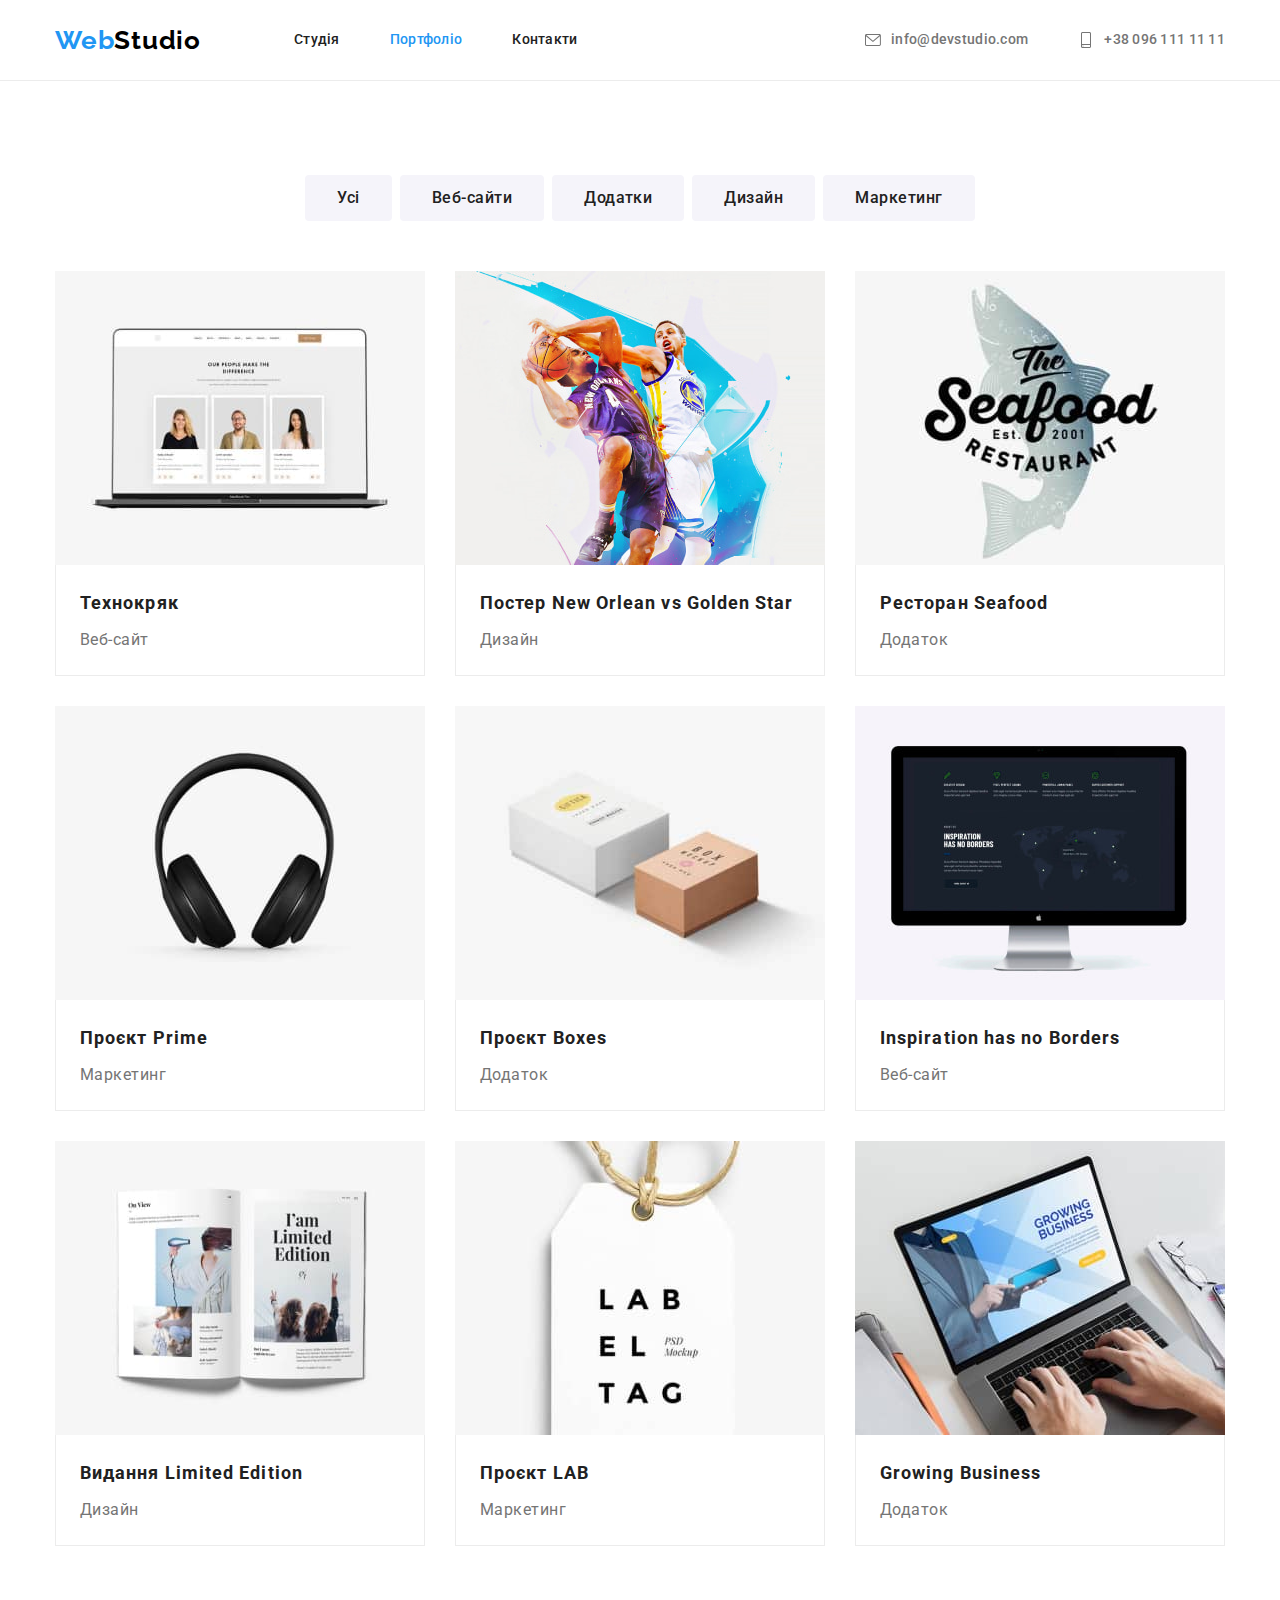
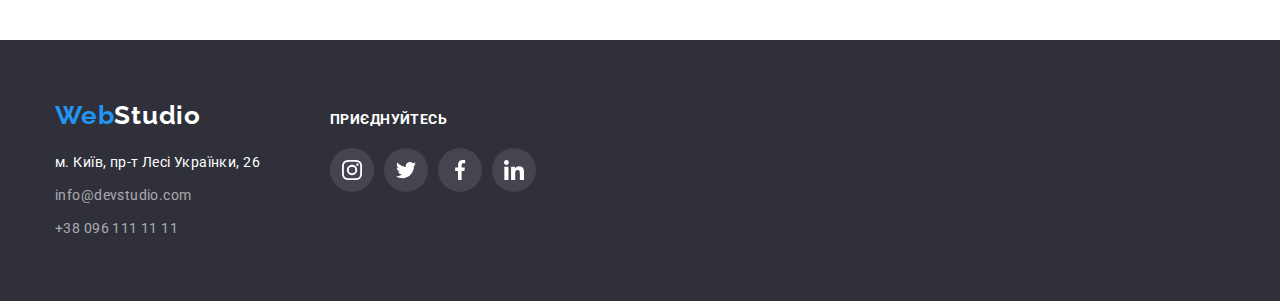
==== portfolio.html @ b71303c6 "Initial commit" ====
<!DOCTYPE html>
<html lang="uk">
  <head>
    <meta charset="UTF-8" />
    <meta http-equiv="X-UA-Compatible" content="IE=edge" />
    <meta name="viewport" content="width=device-width, initial-scale=1.0" />
    <title>Портфоліо</title>
    <link
      href="https://fonts.googleapis.com/css2?family=Raleway:wght@700&family=Roboto:wght@400;500;700;900&display=swap"
      rel="stylesheet"
    />
    <link
      rel="stylesheet"
      href="https://cdnjs.cloudflare.com/ajax/libs/modern-normalize/1.1.0/modern-normalize.min.css"
    />
    <link rel="stylesheet" href="./css/common.css" />
    <link rel="stylesheet" href="./css/main.css" />
  </head>

  <body>
    <header class="border header">
      <div class="container">
        <nav class="nav nav-box">
          <a href="" class="logo"> <span class="logo-blue">Web</span>Studio </a>
          <ul class="list list-nav">
            <li class="item"><a href="./index.html" class="link">Студія</a></li>
            <li class="item"><a href="./portfolio.html" class="link page-active">Портфоліо</a></li>
            <li class="item"><a href="" class="link">Контакти</a></li>
          </ul>
        </nav>
        <ul class="list list-nav list-contact">
          <li class="item">
            <a href="mailto:info@devstudio.com" class="link link-contact mailto align-icon">
              <svg class="icon-contact">
                <use href="./images/icons.svg#icon-envelope"></use>
              </svg>
              info@devstudio.com</a
            >
          </li>
          <li class="item">
            <a href="tel:+380961111111" class="link link-contact tel align-icon"
              ><svg class="icon-contact">
                <use href="./images/icons.svg#icon-smartphone"></use></svg>
                +38 096 111 11 11</a
            >
          </li>
        </ul>
      </div>
    </header>

    <main>
      <!-- фільтри -->
      <section class="section projects">
        <div class="container filter">
          <h1 class="none">Проєкти</h1>
          <ul class="list">
            <li class="item">
              <button type="button" class="button button-filter button-active">Усі</button>
            </li>
            <li class="item">
              <button type="button" class="button button-filter">Веб-сайти</button>
            </li>
            <li class="item">
              <button type="button" class="button button-filter">Додатки</button>
            </li>
            <li class="item"><button type="button" class="button button-filter">Дизайн</button></li>
            <li class="item">
              <button type="button" class="button button-filter">Маркетинг</button>
            </li>
          </ul>
        </div>
        <!-- Projects -->
        <div class="container projects">
          <ul class="list project-list">
            <li class="item">
              <a href="" class="link-portfolio">
                  <div class="project">
                  <img
                    src="./images/technocrat.jpg"
                    alt="ноутбук на екрані якого відкриті соцмережи"
                    width="370"
                    height="294"
                  />
                  <div class="item">
                    <h2 class="title-project">Технокряк</h2>
                    <p class="desc-project">Веб-сайт</p>
                  </div>
                </div>
                </a>
            </li>
            <li class="item">
              <a href="" class="link-portfolio">
                  <div class="project">
                  <img
                    src="./images/poster.jpg"
                    alt="два гравця різних команд - один кидає м'яч інший намагається запобігти цьому"
                    width="370"
                    height="294"
                  />
                  <div class="item">
                    <h2 class="title-project">Постер New Orlean vs Golden Star</h2>
                    <p class="desc-project">Дизайн</p>
                  </div>
                </div>
                </a>
            </li>
            <li class="item">
              <a href="" class="link-portfolio">
                  <div class="project">
                  <img
                    src="./images/restourant.jpg"
                    alt="написи на фоні напівпрозорої риби невідомого мені похождення"
                    width="370"
                    height="294"
                  />
                  <div class="item">
                    <h2 class="title-project">Ресторан Seafood</h2>
                    <p class="desc-project">Додаток</p>
                  </div>
                </div>
                </a>
            </li>
            <li class="item">
              <a href="" class="link-portfolio">
                  <div class="project">
                  <img
                    src="./images/project-prime.jpg"
                    alt="слухавки накладні бездротові на білому фоні"
                    width="370"
                    height="294"
                  />
                  <div class="item">
                    <h2 class="title-project">Проєкт Prime</h2>
                    <p class="desc-project">Маркетинг</p>
                  </div>
                </div>
                </a>
            </li>
            <li class="item">
              <a href="" class="link-portfolio">
                  <div class="project">
                  <img
                    src="./images/project-boxes.jpg"
                    alt="дві естетичні коробочки - біла і світло коричнева"
                    width="370"
                    height="294"
                  />
                  <div class="item">
                    <h2 class="title-project">Проєкт Boxes</h2>
                    <p class="desc-project">Додаток</p>
                  </div>
                </div>
                </a>
            </li>
            <li class="item">
              <a href="" class="link-portfolio">
                  <div class="project">
                  <img
                    src="./images/inspiration.jpg"
                    alt="монітор на якому зображено щось незрузуміле та гасло - натхнення не знає меж"
                    width="370"
                    height="294"
                  />
                  <div class="item">
                    <h2 class="title-project">Inspiration has no Borders</h2>
                    <p class="desc-project">Веб-сайт</p>
                  </div>
                </div>
                </a>
            </li>
            <li class="item">
              <a href="" class="link-portfolio">
                  <div class="project">
                  <img
                    src="./images/limited-edition.jpg"
                    alt="розгорнутий журнал, швидше за все - жіночий"
                    width="370"
                    height="294"
                  />
                  <div class="item">
                    <h2 class="title-project">Видання Limited Edition</h2>
                    <p class="desc-project">Дизайн</p>
                  </div>
                </div>
                </a>
            </li>
            <li class="item">
              <a href="" class="link-portfolio">
                <div class="project">
                <img
                    src="./images/project-lab.jpg"
                    alt="бірка крупним планом з написом і логотипом компанії"
                    width="370"
                    height="294"
                  />
                  <div class="item">
                    <h2 class="title-project">Проєкт LAB</h2>
                    <p class="desc-project">Маркетинг</p>
                  </div>
                </div>
                </a>
            </li>
            <li class="item">
              <a href="" class="link-portfolio">
                <div class="project">
                <img
                    src="./images/growing-business.jpg"
                    alt="хлопак обома руками друкує щось на ноутбуці, коли на ньому відкрита головна сторінка сайту"
                    width="370"
                    height="294"
                  />
                  <div class="item">
                    <h2 class="title-project">Growing Business</h2>
                    <p class="desc-project">Додаток</p>
                  </div>
                </div>
                </a>
            </li>
          </ul>
        </div>
      </section>
    </main>

    <!--footer-->
    <footer class="footer section">
      <div class="container">
        <div class="container-foot">
          <a href="" class="logo logo-white"> <span class="logo-blue">Web</span>Studio</a>
          <address>
            <p class="address item">м. Київ, пр-т Лесі Українки, 26</p>
            <ul class="list item">
              <li class="item">
                <a href="mailto:info@devstudio.com" class="link link-footer">info@devstudio.com</a>
              </li>
              <li class="item">
                <a href="tel:+380961111111" class="link link-footer">+38 096 111 11 11</a>
              </li>
            </ul>
          </address>
        </div>
        <div class="container-foot socials">
          <h2 class="title-methods">Приєднуйтесь</h2>
          <ul class="list">
            <li class="item">
              <a class="link-socials" href="">
                <svg class="icon-socials">
                  <use href="./images/icons.svg#icon-instagram"></use>
                </svg>
              </a>
            </li>
            <li class="item">
              <a class="link-socials" href="">
                <svg class="icon-socials">
                  <use href="./images/icons.svg#icon-twitter"></use>
                </svg>
              </a>
            </li>
            <li class="item">
              <a class="link-socials" href="">
                <svg class="icon-socials">
                  <use href="./images/icons.svg#icon-facebook"></use>
                </svg>
              </a>
            </li>
            <li class="item">
              <a class="link-socials" href="">
                <svg class="icon-socials">
                  <use href="./images/icons.svg#icon-linkedin"></use>
                </svg>
              </a>
            </li>
          </ul>
        </div>
      </div>
    </footer>
  </body>
</html>
---- css/common.css ----
:root {
    /* bg colors */
    --main-bg-color: #FFFFFF;
    --hero-bg-color: #2F303A;
    --team-info-bg: #F5F4FA;
    --bg-socials: rgba(255, 255, 255, 0.1);
    
    /* font colors */
    --accent-blue: #2196F3;
    --accent-black: #000000;
    --main-font-black: #212121;
    --main-font-color: #757575;
    --link-footer-color: rgba(255, 255, 255, 0.6);

    --white: #FFFFFF;
    --btn-shadow: rgba(0, 0, 0, 0.15);
    --icon-gray: #AFB1B8;
}

.test {
    background-color: #76d14b;
}
---- css/main.css ----
body {
    background-color: var(--main-bg-color);
    
    font-family: Roboto, sans-serif;
    font-style: normal;
    font-size: 14px;
    letter-spacing: 0.03em;
    
    color: var(--main-font-color);

    box-sizing: border-box;
}

*,
*::before,
*::after {
    box-sizing: inherit;
}

h1, h2, h3, h4, h5, h6, p {
    margin-top: 0;
    margin-bottom: 0;
}

img {
    display: block;
    max-width: 100%;
    height: auto;
}

/* ---------------------------------------------- */
/* utilities */
.item {
}

.list {
    margin-top: 0;
    margin-bottom: 0;
    padding-left: 0;
    list-style-type: none;
}

.mr-null {
    margin-top: 0;
    margin-bottom: 0;
}

.none {
    display: none;
}

.section {
    padding-top: 94px;
    padding-bottom: 94px;
} 

.container {

    width: 1200px;
    margin-left: auto;
    margin-right: auto;
    padding-left: 15px;
    padding-right: 15px;
}

.header {
    padding-top: 0;
    padding-bottom: 0;
}


/* ---------------------------------------------- */
/* header & footer */
.header .container {
    display: flex;
}


.link,
.link-portfolio {
    text-decoration: none;
    
    font-weight: 500;
    line-height: 1.14;
    letter-spacing: 0.02em;
    
    color: var(--main-font-black);
}

.link-portfolio .title-project + .desc-project {
    margin-top: 4px;
}

.link-contact {
    color: var(--main-font-color);
}

.link-footer {
    font-style: normal;
    font-weight: 400;
    line-height: 1.71;
    letter-spacing: 0.03em;
    
    color: var(--link-footer-color);
}

header .link {
    display: inline-block;
    padding-top: 32px;
    padding-bottom: 32px;
} 
.link:hover,
.link:focus {
    color: var(--accent-blue);
}

.logo {
    text-decoration: none;
    
    font-family: 'Raleway';
    font-weight: 700;
    font-size: 26px;
    line-height: 1.19;
    letter-spacing: 0.03em;
    
    color: var(--accent-black);
}

.logo-blue {
    color: var(--accent-blue);
}

.logo-white {
    color: var(--white);
}

.footer {
    background-color: var(--hero-bg-color);
    padding-top: 60px;
    padding-bottom: 60px;
}

.address {
    font-style: normal;
    font-size: 14px;
    line-height: 1.71;
    letter-spacing: 0.03em;
    
    color: var(--white);
}

.nav-box {
    display: flex;
    align-items: center;
}

.list-nav {
    display: flex;
    align-items: center;
    margin-left: 93px;
    padding-left: 0;
}

.list-nav .item + .item,
.list-contact .item + .item {
    margin-left: 50px;
}

.list-contact {
    margin-left: auto;
}

.footer address {
    margin-top: 20px;
    display: flex;
    flex-direction: column;
}

address .item + .item {
    display: inline-block;
    margin-top: 9px;
}

.border {
    border-bottom: 1px solid #ECECEC;
} 

.container-foot + .container-foot {
    margin-left: 70px;
}

.footer .container {
    display: flex;
    flex-direction: row;
    align-items: baseline;
}

.footer .title-methods {
    color: var(--main-bg-color);
}

.socials .list {
    display: flex;
    flex-direction: row;
    margin-top: 20px;
}

/* ---------------------------------------------- */
/* hero */
.hero {
    background-color: var(--hero-bg-color);
    padding-top: 200px;
    padding-bottom: 200px;
}
.hero div {
    margin-right: auto;
    margin-left: auto;

    display: flex;
    flex-direction: column;
    align-items: center;
}
.hero button.item {
    margin-left: auto;
    margin-right: auto;
    margin-top: 30px;
    border: none;
    box-shadow: 0px 4px 4px rgba(0, 0, 0, 0.15);
    border-radius: 4px;
}
.hero h1 {
    width: 696px;
    display: inline-block;
}

.title {
    font-size: 36px;
    line-height: 1.17;
    text-align: center;
    letter-spacing: 0.03em;
    
    color: var(--main-font-black);
}

.title-main {
    font-weight: 900;
    font-size: 44px;
    line-height: 1.36;
    letter-spacing: 0.06em;
    text-transform: uppercase;

    color: var(--white);
}

.title-team {
    font-size: 36px;
    line-height: 1.17;
    text-align: center;
}

.title-methods {

    font-size: 14px;
    line-height: 1.14;
    text-transform: uppercase;
    text-align: left;
}

.button {
    padding: 10px 32px;

    box-shadow: 0px 4px 4px rgba(0, 0, 0, 0.15);
    border-radius: 4px;

    font-family: 'Roboto';
    font-style: normal;
    font-weight: 700;
    font-size: 16px;
    line-height: 1.88;
    letter-spacing: 0.06em;

    color: var(--white);
    background-color: var(--accent-blue) ;

    cursor: pointer;
}

.text {
    line-height: 1.71;
    letter-spacing: 0.03em;
}

.methods {
    display: flex;
    align-items: flex-start;
    flex-wrap: wrap;
    min-height: 98px;
    margin-left: auto;
    margin-right: auto;
}

.methods .item {
    width: 270px;
}

.methods .item + .item {
    margin-left: 30px;
}

.methods .text {
    margin-top: 10px;
}

/* чим ми займаємося */

.container.info {
    display: flex;
    flex-direction: column;
}

.container.info ul {
    display: flex;
    flex-direction: row;
    margin-top: 50px;
}

.container.info .item > img {
    display: inline-block;
}

.container.info .item + .item {
    margin-left: 30px;
}
.info.section {
    padding-top: 0;
}

/* ---------------------------------------------- */
/* our team */
.team-info {
    background-color: var(--team-info-bg);
}

.subject-name {
    margin-top: 30px;

    font-weight: 500;
    font-size: 16px;
    line-height: 1.19;
}

.subject-post {
    margin-top: 10px;

    font-size: 16px;
    line-height: 1.19;
    text-align: center;
}

.team-info div {
    display: flex;
    flex-direction: column;
    align-items: center;
    margin-left: auto;
    margin-right: auto;
}

.team-info .list {
    display: flex;
    margin-top: 50px;
}

.team-info .item {
    width: 270px;
    background-color: var(--white);
    box-shadow: 0px 1px 3px rgba(0, 0, 0, 0.12), 0px 1px 1px rgba(0, 0, 0, 0.14), 0px 2px 1px rgba(0, 0, 0, 0.2);
    border-radius: 0px 0px 4px 4px;
}

.team-info .item + .item {
    margin-left: 30px;
}

.list-team-socials {
    margin-top: 0;
    margin-bottom: 0;
    padding-left: 0;
    list-style-type: none;
    display: flex;
    padding-left: 32px;
    padding-right: 32px;
    margin-top: 16px;
    margin-bottom: 30px;
}

.list-team-socials .item {
    width: 44px;
    height: 44px;
    border-radius: 50%;
    fill: var(--accent-black);
    box-shadow: none;
}

.list-team-socials .item + .item {
    margin-left: 10px;
}

.list-team-socials .item:hover,
.list-team-socials .item:focus {
    fill: var(--white)
}

/* ---------------------------------------------- */
/* portfolio */
/* filter */
.button-filter {
    font-weight: 500;
    font-size: 16px;
    line-height: 1.62;
    letter-spacing: 0.03em;

    background-color: var(--team-info-bg);
    color: var(--main-font-black);
    border: none;
    box-shadow: none;
}

.button-filter:hover,
.button-filter:focus {
    background-color: var(--accent-blue);
    color: var(--white);
}
.filter .list {
    display: flex;
    margin-left: auto;
    margin-right: auto;
    margin-bottom: 50px;
}
.filter .item + .item {
    margin-left: 8px;
}

.projects .filter {
    display: flex;
}
/* ---------------------------------------------- */
/* projects */
.title-project {
    font-size: 18px;
    line-height: 2;
    letter-spacing: 0.06em;
}

.desc-project {
    font-weight: 400;
    font-size: 16px;
    line-height: 1.88;
    letter-spacing: 0.03em;
    color: var(--main-font-color);
}

.button-active:active {
    background-color: var(--accent-blue);
    color: var(--white);
}


.page-active {
    color: var(--accent-blue);
}

.projects .list {
    display: flex;
    flex-wrap: wrap;
}

.projects > .item {
    width: calc((100%-60)/3);
    min-height: 404px;
    display: inline-block;
}

.link-portfolio .item {
    padding: 20px 24px;
    border: 1px solid #ECECEC;
    border-top: none;
}

.link-portfolio img {
    display: block;
}

.project-list > .item:nth-child(n) {
    margin-right: 30px;
    margin-bottom: 30px;
}

.project-list>.item:nth-child(3n) {
    margin-right: 0;
}
.project-list>.item:nth-last-child(-n+3) {
    margin-bottom: 0;
}


/* icons */
.hero.section {
    max-width: 1600px;
    height: auto;
    margin-left: auto;
    margin-right: auto;
    background-image: 
        linear-gradient(
            to right,
            rgba(47, 48, 58, 0.4),
            rgba(47, 48, 58, 0.4)),
        url(../images/bgi-hero.jpg);
    background-repeat: no-repeat;
    background-position: center;
    background-size: cover;
}

.clients {
    display: flex;
    flex-direction: column;
    
}
.clients .list {
    display: flex;
    flex-direction: row;
}

.clients .item + .item {
    margin-left: 30px;
} 

.clients .item {
    display: block;
}

.clients .list {
    margin-top: 50px;
}

.icon-socials {
    height: 20px;
    width: 20px;
    fill: var(--white);
}

.link-socials {
    display: inline-block;
    width: 44px;
    height: 44px;
    background-color: var(--bg-socials);
    border-radius: 50%;
    display: flex;
    align-items: center;
    justify-content: center;
}

.socials .item + .item {
    margin-left: 10px;
}

.team-info .icon-socials {
    fill: var(--icon-gray);
}

.link-socials:hover,
.link-socials:focus {
    background-color: var(--accent-blue);
    cursor: pointer;
    fill: var(--white);
}

.link-socials:hover .icon-socials,
.link-socials:focus .icon-socials {
    fill: var(--white);
}

.icon-contact {
    display: inline-block;
    width: 16px;
    height: 16px;
    margin-right: 10px;
    fill: var(--main-font-color);
}

.header .align-icon {
    display: flex;
}

.header .align-icon:hover .icon-contact,
.header .align-icon:focus .icon-contact {
    fill: var(--accent-blue);
}

.methods .thumb {
    width: 100%;
    height: 120px;
    display: flex;
    justify-content: center;
    align-items: center;
    margin-bottom: 30px;
    fill: currentColor;

    background-color: var(--team-info-bg);
}

.icon-methods {
    width: 70px;
    height: 70px;
}

.clients .thumb {
    width: 106px;
    height: 60px;
    fill: currentColor;
}

.client {
    width: 170px;
    height: 92px;
    display: flex;
    align-items: center;
    justify-content: center;
    color: var(--icon-gray);
    
    border: 1px solid var(--icon-gray);
    border-radius: 4px;
}

.clients .client:hover,
.clients .client:focus {
    color: var(--accent-blue);
    border: 1px solid var(--accent-blue);
}

.project-list .link-portfolio:hover .project,
.project-list .link-portfolio:focus .project {
    box-shadow: 0px 1px 1px rgba(0, 0, 0, 0.12), 0px 4px 4px rgba(0, 0, 0, 0.06), 1px 4px 6px rgba(0, 0, 0, 0.16);
}
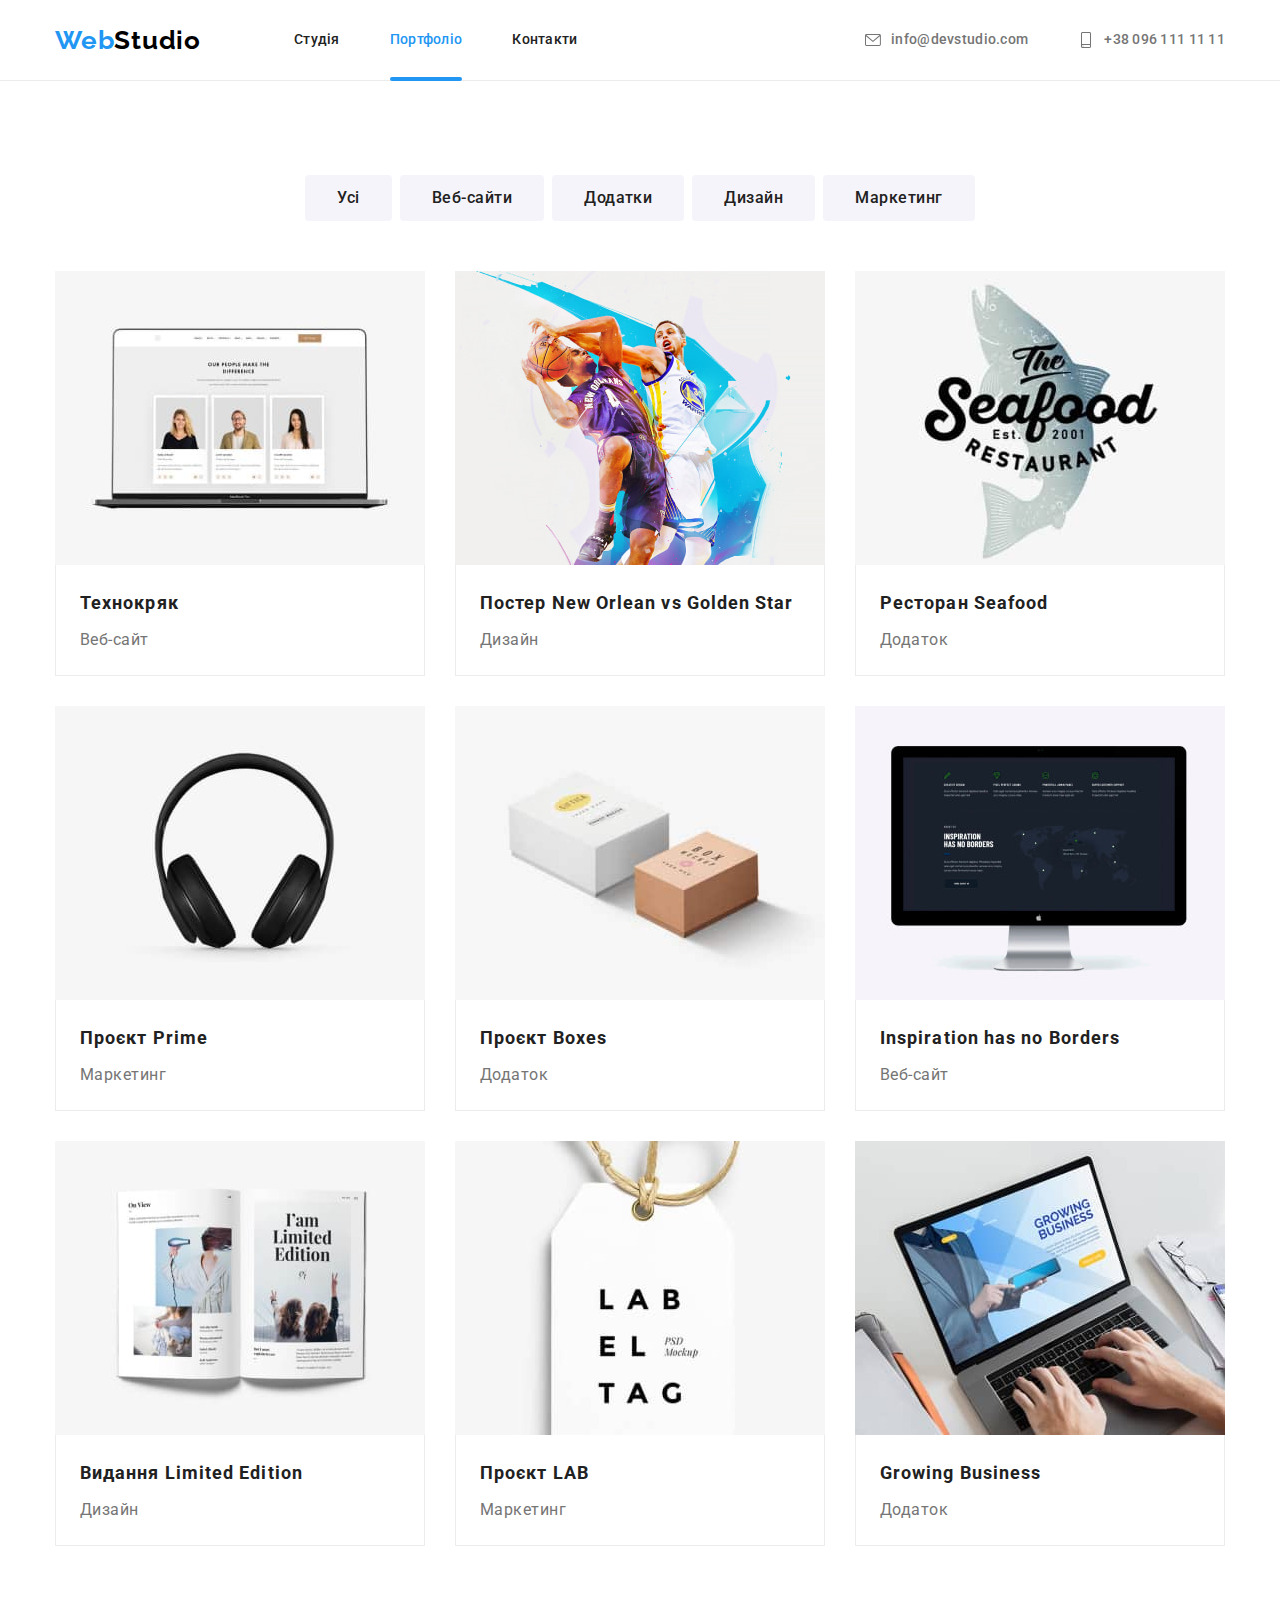
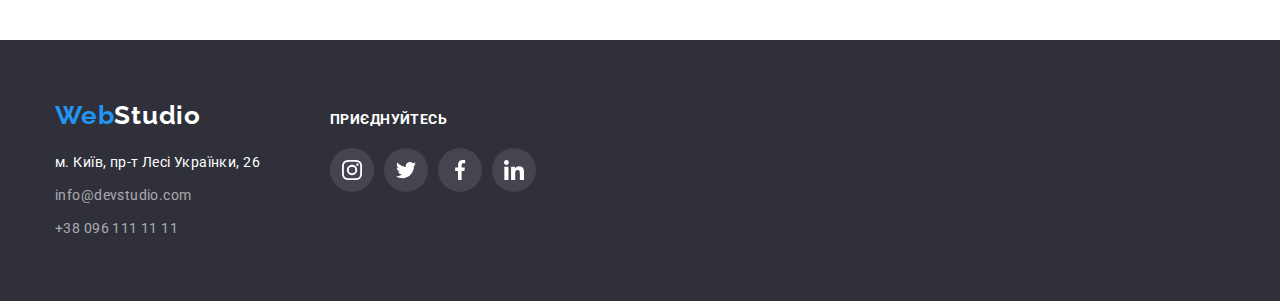
==== commit b0506ae6: "first" ====
--- a/portfolio.html
+++ b/portfolio.html
@@ -40,8 +40,9 @@
           <li class="item">
             <a href="tel:+380961111111" class="link link-contact tel align-icon"
               ><svg class="icon-contact">
-                <use href="./images/icons.svg#icon-smartphone"></use></svg>
-                +38 096 111 11 11</a
+                <use href="./images/icons.svg#icon-smartphone"></use>
+              </svg>
+              +38 096 111 11 11</a
             >
           </li>
         </ul>
@@ -74,147 +75,219 @@
           <ul class="list project-list">
             <li class="item">
               <a href="" class="link-portfolio">
-                  <div class="project">
-                  <img
-                    src="./images/technocrat.jpg"
-                    alt="ноутбук на екрані якого відкриті соцмережи"
-                    width="370"
-                    height="294"
-                  />
+                <div class="project">
+                  <div class="thumb">
+                    <img
+                      src="./images/technocrat.jpg"
+                      alt="ноутбук на екрані якого відкриті соцмережи"
+                      width="370"
+                      height="294"
+                    />
+                    <div class="thumb-item">
+                      <p class="hover-text">
+                        Ресурс пропонує комплексні пропозиції з різним рівнем функціоналу та сервісів. Все це дозволить
+                        відвідувачу отримати вичерпні відомості про компанію чи приватну особу.
+                      </p>
+                    </div>
+                  </div>
                   <div class="item">
                     <h2 class="title-project">Технокряк</h2>
                     <p class="desc-project">Веб-сайт</p>
                   </div>
                 </div>
-                </a>
-            </li>
-            <li class="item">
-              <a href="" class="link-portfolio">
-                  <div class="project">
-                  <img
-                    src="./images/poster.jpg"
-                    alt="два гравця різних команд - один кидає м'яч інший намагається запобігти цьому"
-                    width="370"
-                    height="294"
-                  />
+              </a>
+            </li>
+            <li class="item">
+              <a href="" class="link-portfolio">
+                <div class="project">
+                  <div class="thumb">
+                    <img
+                      src="./images/poster.jpg"
+                      alt="два гравця різних команд - один кидає м'яч інший намагається запобігти цьому"
+                      width="370"
+                      height="294"
+                    />
+                    <div class="thumb-item">
+                      <p class="hover-text">
+                        Ресурс пропонує комплексні пропозиції з різним рівнем функціоналу та сервісів. Все це дозволить
+                        відвідувачу отримати вичерпні відомості про компанію чи приватну особу.
+                      </p>
+                    </div>
+                  </div>
                   <div class="item">
                     <h2 class="title-project">Постер New Orlean vs Golden Star</h2>
                     <p class="desc-project">Дизайн</p>
                   </div>
                 </div>
-                </a>
-            </li>
-            <li class="item">
-              <a href="" class="link-portfolio">
-                  <div class="project">
-                  <img
-                    src="./images/restourant.jpg"
-                    alt="написи на фоні напівпрозорої риби невідомого мені похождення"
-                    width="370"
-                    height="294"
-                  />
+              </a>
+            </li>
+            <li class="item">
+              <a href="" class="link-portfolio">
+                <div class="project">
+                  <div class="thumb">
+                    <img
+                      src="./images/restourant.jpg"
+                      alt="написи на фоні напівпрозорої риби невідомого мені похождення"
+                      width="370"
+                      height="294"
+                    />
+                    <div class="thumb-item">
+                      <p class="hover-text">
+                        Ресурс пропонує комплексні пропозиції з різним рівнем функціоналу та сервісів. Все це дозволить
+                        відвідувачу отримати вичерпні відомості про компанію чи приватну особу.
+                      </p>
+                    </div>
+                  </div>
                   <div class="item">
                     <h2 class="title-project">Ресторан Seafood</h2>
                     <p class="desc-project">Додаток</p>
                   </div>
                 </div>
-                </a>
-            </li>
-            <li class="item">
-              <a href="" class="link-portfolio">
-                  <div class="project">
-                  <img
-                    src="./images/project-prime.jpg"
-                    alt="слухавки накладні бездротові на білому фоні"
-                    width="370"
-                    height="294"
-                  />
+              </a>
+            </li>
+            <li class="item">
+              <a href="" class="link-portfolio">
+                <div class="project">
+                  <div class="thumb">
+                    <img
+                      src="./images/project-prime.jpg"
+                      alt="слухавки накладні бездротові на білому фоні"
+                      width="370"
+                      height="294"
+                    />
+                    <div class="thumb-item">
+                      <p class="hover-text">
+                        Ресурс пропонує комплексні пропозиції з різним рівнем функціоналу та сервісів. Все це дозволить
+                        відвідувачу отримати вичерпні відомості про компанію чи приватну особу.
+                      </p>
+                    </div>
+                  </div>
                   <div class="item">
                     <h2 class="title-project">Проєкт Prime</h2>
                     <p class="desc-project">Маркетинг</p>
                   </div>
                 </div>
-                </a>
-            </li>
-            <li class="item">
-              <a href="" class="link-portfolio">
-                  <div class="project">
-                  <img
-                    src="./images/project-boxes.jpg"
-                    alt="дві естетичні коробочки - біла і світло коричнева"
-                    width="370"
-                    height="294"
-                  />
+              </a>
+            </li>
+            <li class="item">
+              <a href="" class="link-portfolio">
+                <div class="project">
+                  <div class="thumb">
+                    <img
+                      src="./images/project-boxes.jpg"
+                      alt="дві естетичні коробочки - біла і світло коричнева"
+                      width="370"
+                      height="294"
+                    />
+                    <div class="thumb-item">
+                      <p class="hover-text">
+                        Ресурс пропонує комплексні пропозиції з різним рівнем функціоналу та сервісів. Все це дозволить
+                        відвідувачу отримати вичерпні відомості про компанію чи приватну особу.
+                      </p>
+                    </div>
+                  </div>
                   <div class="item">
                     <h2 class="title-project">Проєкт Boxes</h2>
                     <p class="desc-project">Додаток</p>
                   </div>
                 </div>
-                </a>
-            </li>
-            <li class="item">
-              <a href="" class="link-portfolio">
-                  <div class="project">
-                  <img
-                    src="./images/inspiration.jpg"
-                    alt="монітор на якому зображено щось незрузуміле та гасло - натхнення не знає меж"
-                    width="370"
-                    height="294"
-                  />
+              </a>
+            </li>
+            <li class="item">
+              <a href="" class="link-portfolio">
+                <div class="project">
+                  <div class="thumb">
+                    <img
+                      src="./images/inspiration.jpg"
+                      alt="монітор на якому зображено щось незрузуміле та гасло - натхнення не знає меж"
+                      width="370"
+                      height="294"
+                    />
+                    <div class="thumb-item">
+                      <p class="hover-text">
+                        Ресурс пропонує комплексні пропозиції з різним рівнем функціоналу та сервісів. Все це дозволить
+                        відвідувачу отримати вичерпні відомості про компанію чи приватну особу.
+                      </p>
+                    </div>
+                  </div>
                   <div class="item">
                     <h2 class="title-project">Inspiration has no Borders</h2>
                     <p class="desc-project">Веб-сайт</p>
                   </div>
                 </div>
-                </a>
-            </li>
-            <li class="item">
-              <a href="" class="link-portfolio">
-                  <div class="project">
-                  <img
-                    src="./images/limited-edition.jpg"
-                    alt="розгорнутий журнал, швидше за все - жіночий"
-                    width="370"
-                    height="294"
-                  />
+              </a>
+            </li>
+            <li class="item">
+              <a href="" class="link-portfolio">
+                <div class="project">
+                  <div class="thumb">
+                    <img
+                      src="./images/limited-edition.jpg"
+                      alt="розгорнутий журнал, швидше за все - жіночий"
+                      width="370"
+                      height="294"
+                    />
+                    <div class="thumb-item">
+                      <p class="hover-text">
+                        Ресурс пропонує комплексні пропозиції з різним рівнем функціоналу та сервісів. Все це дозволить
+                        відвідувачу отримати вичерпні відомості про компанію чи приватну особу.
+                      </p>
+                    </div>
+                  </div>
                   <div class="item">
                     <h2 class="title-project">Видання Limited Edition</h2>
                     <p class="desc-project">Дизайн</p>
                   </div>
                 </div>
-                </a>
-            </li>
-            <li class="item">
-              <a href="" class="link-portfolio">
-                <div class="project">
-                <img
-                    src="./images/project-lab.jpg"
-                    alt="бірка крупним планом з написом і логотипом компанії"
-                    width="370"
-                    height="294"
-                  />
+              </a>
+            </li>
+            <li class="item">
+              <a href="" class="link-portfolio">
+                <div class="project">
+                  <div class="thumb">
+                    <img
+                      src="./images/project-lab.jpg"
+                      alt="бірка крупним планом з написом і логотипом компанії"
+                      width="370"
+                      height="294"
+                    />
+                    <div class="thumb-item">
+                      <p class="hover-text">
+                        Ресурс пропонує комплексні пропозиції з різним рівнем функціоналу та сервісів. Все це дозволить
+                        відвідувачу отримати вичерпні відомості про компанію чи приватну особу.
+                      </p>
+                    </div>
+                  </div>
                   <div class="item">
                     <h2 class="title-project">Проєкт LAB</h2>
                     <p class="desc-project">Маркетинг</p>
                   </div>
                 </div>
-                </a>
-            </li>
-            <li class="item">
-              <a href="" class="link-portfolio">
-                <div class="project">
-                <img
-                    src="./images/growing-business.jpg"
-                    alt="хлопак обома руками друкує щось на ноутбуці, коли на ньому відкрита головна сторінка сайту"
-                    width="370"
-                    height="294"
-                  />
+              </a>
+            </li>
+            <li class="item">
+              <a href="" class="link-portfolio">
+                <div class="project">
+                  <div class="thumb">
+                    <img
+                      src="./images/growing-business.jpg"
+                      alt="хлопак обома руками друкує щось на ноутбуці, коли на ньому відкрита головна сторінка сайту"
+                      width="370"
+                      height="294"
+                    />
+                    <div class="thumb-item">
+                      <p class="hover-text">
+                        Ресурс пропонує комплексні пропозиції з різним рівнем функціоналу та сервісів. Все це дозволить
+                        відвідувачу отримати вичерпні відомості про компанію чи приватну особу.
+                      </p>
+                    </div>
+                  </div>
                   <div class="item">
                     <h2 class="title-project">Growing Business</h2>
                     <p class="desc-project">Додаток</p>
                   </div>
                 </div>
-                </a>
+              </a>
             </li>
           </ul>
         </div>
@@ -273,5 +346,6 @@
         </div>
       </div>
     </footer>
+    <script src="./js/modal.js"></script>
   </body>
 </html>
--- a/css/common.css
+++ b/css/common.css
@@ -4,6 +4,11 @@
     --hero-bg-color: #2F303A;
     --team-info-bg: #F5F4FA;
     --bg-socials: rgba(255, 255, 255, 0.1);
+    --bg-modal: rgba(0, 0, 0, 0.2);
+    --bg-empty-opacity: rgba(0, 0, 0, 0);
+    --bg-img-from-text: rgba(47, 48, 58, 0.8);
+    --bg-hover-item: rgba(33, 150, 243, 0.9);
+    --btn-hover-color: rgba(41, 204, 233);
     
     /* font colors */
     --accent-blue: #2196F3;
@@ -15,6 +20,9 @@
     --white: #FFFFFF;
     --btn-shadow: rgba(0, 0, 0, 0.15);
     --icon-gray: #AFB1B8;
+
+    /* animation */
+    --base-style-animation: cubic-bezier(0.4, 0, 0.2, 1);
 }
 
 .test {
--- a/css/main.css
+++ b/css/main.css
@@ -30,8 +30,6 @@
 
 /* ---------------------------------------------- */
 /* utilities */
-.item {
-}
 
 .list {
     margin-top: 0;
@@ -55,7 +53,6 @@
 } 
 
 .container {
-
     width: 1200px;
     margin-left: auto;
     margin-right: auto;
@@ -205,6 +202,8 @@
     margin-top: 20px;
 }
 
+
+
 /* ---------------------------------------------- */
 /* hero */
 .hero {
@@ -227,7 +226,15 @@
     border: none;
     box-shadow: 0px 4px 4px rgba(0, 0, 0, 0.15);
     border-radius: 4px;
-}
+    /* background-color: var(--accent-blue); */
+}
+
+.hero .button:hover {
+    color: var(--accent-black);
+    background-color: var(--btn-hover-color);
+    transition: background-color 250ms var(--base-style-animation), color 250ms var(--base-style-animation);
+}
+
 .hero h1 {
     width: 696px;
     display: inline-block;
@@ -333,6 +340,32 @@
 }
 .info.section {
     padding-top: 0;
+}
+
+.info .subtitle {
+    font-weight: 700;
+    line-height: 1.14;
+    text-align: center;
+    text-transform: uppercase;
+    color: var(--white);
+}
+
+.img-block {
+    position: relative;
+}
+
+.info .aside {
+    position: absolute;
+    bottom: 0;
+    left: 0;
+
+    display: flex;
+    align-items: center;
+    justify-content: center;
+
+    width: 100%;
+    height: 70px;
+    background-color: var(--bg-img-from-text);
 }
 
 /* ---------------------------------------------- */
@@ -469,6 +502,21 @@
     color: var(--accent-blue);
 }
 
+.page-active::after {
+    content: '';
+    position: absolute;
+    bottom: -1px;
+    left: 0;
+
+    width: 100%;
+    height: 4px;
+    background-color: var(--accent-blue);
+    border-radius: 2px;
+}
+
+.list-nav .item {
+    position: relative;
+}
 .projects .list {
     display: flex;
     flex-wrap: wrap;
@@ -637,7 +685,126 @@
     border: 1px solid var(--accent-blue);
 }
 
+.project {
+    box-shadow: none;
+}
+
 .project-list .link-portfolio:hover .project,
 .project-list .link-portfolio:focus .project {
     box-shadow: 0px 1px 1px rgba(0, 0, 0, 0.12), 0px 4px 4px rgba(0, 0, 0, 0.06), 1px 4px 6px rgba(0, 0, 0, 0.16);
-}
+    
+    transition: box-shadow 250ms var(--base-style-animation);
+}
+
+.hover-text {
+    width: 322px;
+    height: 168px;
+
+    font-weight: 400;
+    font-size: 18px;
+    line-height: 1.56;
+    letter-spacing: 0.03em;
+
+    color: var(--white);
+}
+
+.project-list .thumb {
+    position: relative;
+    width: 100%;
+    height: 100%;
+
+    overflow: hidden;
+}
+
+.project-list .thumb-item {
+    position: absolute;
+    bottom: -100%;
+
+    width: 100%;
+    height: 100%;
+
+    display: flex;
+    align-items: center;
+    justify-content: center;
+
+    background-color: var(--bg-hover-item);
+    /* transition: bottom 250ms var(--base-style-animation); */
+}
+
+.project-list .link-portfolio:hover .thumb-item,
+.project-list .link-portfolio:focus .thumb-item {
+    position: absolute;
+    bottom: 0%;
+
+    transition: bottom 250ms var(--base-style-animation);
+}
+
+.backdrop {
+    position: fixed;
+    top: 0;
+    left: 0;
+    width: 100%;
+    height: 100%;
+
+    background-color: var(--bg-modal);
+    scale: 1;
+    transition: scale 250ms linear, background-color 250ms var(--base-style-animation);
+}
+
+.backdrop.is-hidden {
+    visibility: hidden;
+    opacity: 0;
+    pointer-events: none;
+
+    background-color: var(--bg-empty-opacity);
+    scale: 1.05;
+    transition: scale 250ms linear, background-color 250ms var(--base-style-animation);
+}
+
+.modal {
+    position: absolute;
+    top: 50%;
+    left: 50%;
+    translate: -50% -50%;
+
+    width: 528px;
+    height: 581px;
+    /* width: calc(100% / 3);
+    height: calc(100% / 1.4); */
+
+    background-color: var(--main-bg-color);
+    box-shadow: 0px 1px 3px rgba(0, 0, 0, 0.12), 0px 1px 1px rgba(0, 0, 0, 0.14), 0px 2px 1px rgba(0, 0, 0, 0.2);
+    border-radius: 4px;
+
+    display: flex;
+    justify-content: flex-end;
+}
+
+.btn-modal {
+    width: 30px;
+    height: 30px;
+    margin-top: 8px;
+    margin-right: 8px;
+
+    border-radius: 50%;
+    border: 1px solid rgba(0, 0, 0, 0.1);
+    background-color: inherit;
+
+    display: flex;
+    align-items: center;
+    justify-content: center;
+
+    cursor: pointer;
+
+}
+
+.btn-modal {
+
+    transition: opacity 3000ms linear;
+}
+
+.icon-modal {
+    width: 18px;
+    height: 18px;
+    fill: var(--accent-black);
+}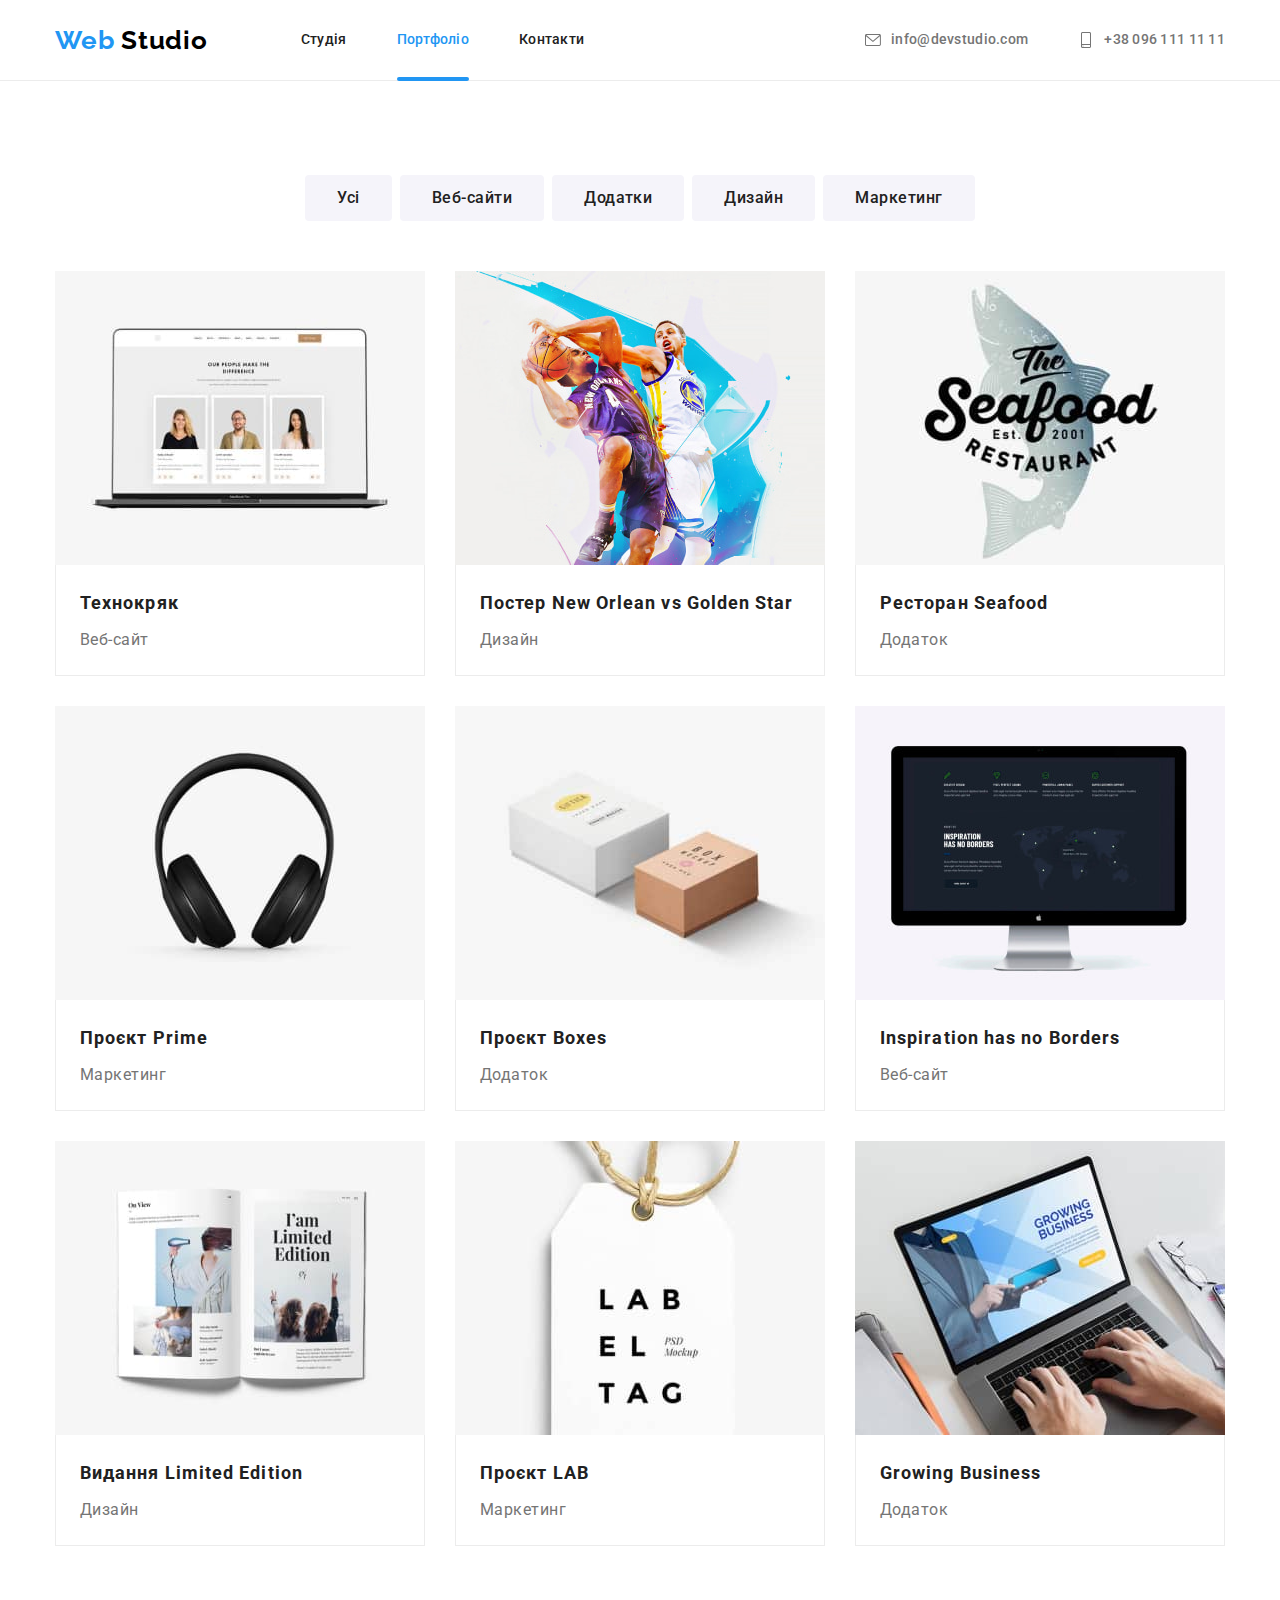
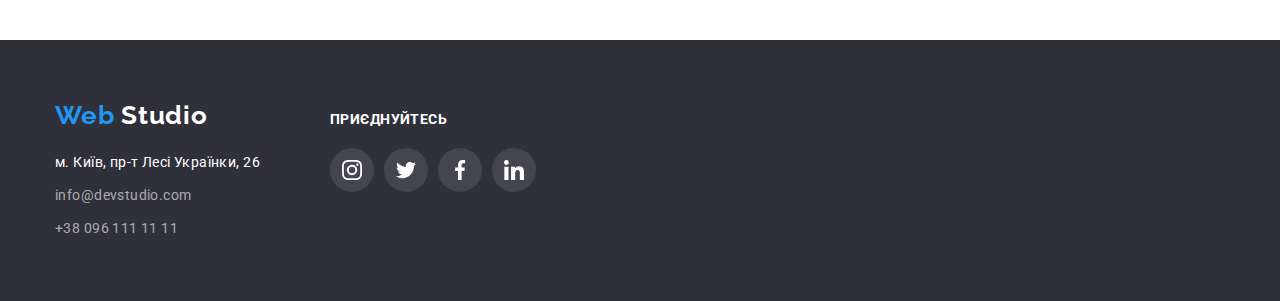
==== commit bf85fea2: "виправлення" ====
--- a/portfolio.html
+++ b/portfolio.html
@@ -1,351 +1,357 @@
 <!DOCTYPE html>
 <html lang="uk">
-  <head>
-    <meta charset="UTF-8" />
-    <meta http-equiv="X-UA-Compatible" content="IE=edge" />
-    <meta name="viewport" content="width=device-width, initial-scale=1.0" />
-    <title>Портфоліо</title>
-    <link
-      href="https://fonts.googleapis.com/css2?family=Raleway:wght@700&family=Roboto:wght@400;500;700;900&display=swap"
-      rel="stylesheet"
-    />
-    <link
-      rel="stylesheet"
-      href="https://cdnjs.cloudflare.com/ajax/libs/modern-normalize/1.1.0/modern-normalize.min.css"
-    />
-    <link rel="stylesheet" href="./css/common.css" />
-    <link rel="stylesheet" href="./css/main.css" />
-  </head>
+	<head>
+		<meta charset="UTF-8" />
+		<meta http-equiv="X-UA-Compatible" content="IE=edge" />
+		<meta name="viewport" content="width=device-width, initial-scale=1.0" />
+		<title>Портфоліо</title>
+		<link
+			href="https://fonts.googleapis.com/css2?family=Raleway:wght@700&family=Roboto:wght@400;500;700;900&display=swap"
+			rel="stylesheet"
+		/>
+		<link
+			rel="stylesheet"
+			href="https://cdnjs.cloudflare.com/ajax/libs/modern-normalize/1.1.0/modern-normalize.min.css"
+		/>
+		<link rel="stylesheet" href="./css/common.css" />
+		<link rel="stylesheet" href="./css/main.css" />
+	</head>
 
-  <body>
-    <header class="border header">
-      <div class="container">
-        <nav class="nav nav-box">
-          <a href="" class="logo"> <span class="logo-blue">Web</span>Studio </a>
-          <ul class="list list-nav">
-            <li class="item"><a href="./index.html" class="link">Студія</a></li>
-            <li class="item"><a href="./portfolio.html" class="link page-active">Портфоліо</a></li>
-            <li class="item"><a href="" class="link">Контакти</a></li>
-          </ul>
-        </nav>
-        <ul class="list list-nav list-contact">
-          <li class="item">
-            <a href="mailto:info@devstudio.com" class="link link-contact mailto align-icon">
-              <svg class="icon-contact">
-                <use href="./images/icons.svg#icon-envelope"></use>
-              </svg>
-              info@devstudio.com</a
-            >
-          </li>
-          <li class="item">
-            <a href="tel:+380961111111" class="link link-contact tel align-icon"
-              ><svg class="icon-contact">
-                <use href="./images/icons.svg#icon-smartphone"></use>
-              </svg>
-              +38 096 111 11 11</a
-            >
-          </li>
-        </ul>
-      </div>
-    </header>
+	<body>
+		<header class="border header">
+			<div class="container">
+				<nav class="nav nav-box">
+					<a href="" class="logo">
+						<span class="logo-blue">Web</span>
+						Studio
+					</a>
+					<ul class="list list-nav">
+						<li class="item"><a href="./index.html" class="link">Студія</a></li>
+						<li class="item"><a href="./portfolio.html" class="link page-active">Портфоліо</a></li>
+						<li class="item"><a href="" class="link">Контакти</a></li>
+					</ul>
+				</nav>
+				<ul class="list list-nav list-contact">
+					<li class="item">
+						<a href="mailto:info@devstudio.com" class="link link-contact mailto align-icon">
+							<svg class="icon-contact">
+								<use href="./images/icons.svg#icon-envelope"></use>
+							</svg>
+							info@devstudio.com
+						</a>
+					</li>
+					<li class="item">
+						<a href="tel:+380961111111" class="link link-contact tel align-icon">
+							<svg class="icon-contact">
+								<use href="./images/icons.svg#icon-smartphone"></use>
+							</svg>
+							+38 096 111 11 11
+						</a>
+					</li>
+				</ul>
+			</div>
+		</header>
 
-    <main>
-      <!-- фільтри -->
-      <section class="section projects">
-        <div class="container filter">
-          <h1 class="none">Проєкти</h1>
-          <ul class="list">
-            <li class="item">
-              <button type="button" class="button button-filter button-active">Усі</button>
-            </li>
-            <li class="item">
-              <button type="button" class="button button-filter">Веб-сайти</button>
-            </li>
-            <li class="item">
-              <button type="button" class="button button-filter">Додатки</button>
-            </li>
-            <li class="item"><button type="button" class="button button-filter">Дизайн</button></li>
-            <li class="item">
-              <button type="button" class="button button-filter">Маркетинг</button>
-            </li>
-          </ul>
-        </div>
-        <!-- Projects -->
-        <div class="container projects">
-          <ul class="list project-list">
-            <li class="item">
-              <a href="" class="link-portfolio">
-                <div class="project">
-                  <div class="thumb">
-                    <img
-                      src="./images/technocrat.jpg"
-                      alt="ноутбук на екрані якого відкриті соцмережи"
-                      width="370"
-                      height="294"
-                    />
-                    <div class="thumb-item">
-                      <p class="hover-text">
-                        Ресурс пропонує комплексні пропозиції з різним рівнем функціоналу та сервісів. Все це дозволить
-                        відвідувачу отримати вичерпні відомості про компанію чи приватну особу.
-                      </p>
-                    </div>
-                  </div>
-                  <div class="item">
-                    <h2 class="title-project">Технокряк</h2>
-                    <p class="desc-project">Веб-сайт</p>
-                  </div>
-                </div>
-              </a>
-            </li>
-            <li class="item">
-              <a href="" class="link-portfolio">
-                <div class="project">
-                  <div class="thumb">
-                    <img
-                      src="./images/poster.jpg"
-                      alt="два гравця різних команд - один кидає м'яч інший намагається запобігти цьому"
-                      width="370"
-                      height="294"
-                    />
-                    <div class="thumb-item">
-                      <p class="hover-text">
-                        Ресурс пропонує комплексні пропозиції з різним рівнем функціоналу та сервісів. Все це дозволить
-                        відвідувачу отримати вичерпні відомості про компанію чи приватну особу.
-                      </p>
-                    </div>
-                  </div>
-                  <div class="item">
-                    <h2 class="title-project">Постер New Orlean vs Golden Star</h2>
-                    <p class="desc-project">Дизайн</p>
-                  </div>
-                </div>
-              </a>
-            </li>
-            <li class="item">
-              <a href="" class="link-portfolio">
-                <div class="project">
-                  <div class="thumb">
-                    <img
-                      src="./images/restourant.jpg"
-                      alt="написи на фоні напівпрозорої риби невідомого мені похождення"
-                      width="370"
-                      height="294"
-                    />
-                    <div class="thumb-item">
-                      <p class="hover-text">
-                        Ресурс пропонує комплексні пропозиції з різним рівнем функціоналу та сервісів. Все це дозволить
-                        відвідувачу отримати вичерпні відомості про компанію чи приватну особу.
-                      </p>
-                    </div>
-                  </div>
-                  <div class="item">
-                    <h2 class="title-project">Ресторан Seafood</h2>
-                    <p class="desc-project">Додаток</p>
-                  </div>
-                </div>
-              </a>
-            </li>
-            <li class="item">
-              <a href="" class="link-portfolio">
-                <div class="project">
-                  <div class="thumb">
-                    <img
-                      src="./images/project-prime.jpg"
-                      alt="слухавки накладні бездротові на білому фоні"
-                      width="370"
-                      height="294"
-                    />
-                    <div class="thumb-item">
-                      <p class="hover-text">
-                        Ресурс пропонує комплексні пропозиції з різним рівнем функціоналу та сервісів. Все це дозволить
-                        відвідувачу отримати вичерпні відомості про компанію чи приватну особу.
-                      </p>
-                    </div>
-                  </div>
-                  <div class="item">
-                    <h2 class="title-project">Проєкт Prime</h2>
-                    <p class="desc-project">Маркетинг</p>
-                  </div>
-                </div>
-              </a>
-            </li>
-            <li class="item">
-              <a href="" class="link-portfolio">
-                <div class="project">
-                  <div class="thumb">
-                    <img
-                      src="./images/project-boxes.jpg"
-                      alt="дві естетичні коробочки - біла і світло коричнева"
-                      width="370"
-                      height="294"
-                    />
-                    <div class="thumb-item">
-                      <p class="hover-text">
-                        Ресурс пропонує комплексні пропозиції з різним рівнем функціоналу та сервісів. Все це дозволить
-                        відвідувачу отримати вичерпні відомості про компанію чи приватну особу.
-                      </p>
-                    </div>
-                  </div>
-                  <div class="item">
-                    <h2 class="title-project">Проєкт Boxes</h2>
-                    <p class="desc-project">Додаток</p>
-                  </div>
-                </div>
-              </a>
-            </li>
-            <li class="item">
-              <a href="" class="link-portfolio">
-                <div class="project">
-                  <div class="thumb">
-                    <img
-                      src="./images/inspiration.jpg"
-                      alt="монітор на якому зображено щось незрузуміле та гасло - натхнення не знає меж"
-                      width="370"
-                      height="294"
-                    />
-                    <div class="thumb-item">
-                      <p class="hover-text">
-                        Ресурс пропонує комплексні пропозиції з різним рівнем функціоналу та сервісів. Все це дозволить
-                        відвідувачу отримати вичерпні відомості про компанію чи приватну особу.
-                      </p>
-                    </div>
-                  </div>
-                  <div class="item">
-                    <h2 class="title-project">Inspiration has no Borders</h2>
-                    <p class="desc-project">Веб-сайт</p>
-                  </div>
-                </div>
-              </a>
-            </li>
-            <li class="item">
-              <a href="" class="link-portfolio">
-                <div class="project">
-                  <div class="thumb">
-                    <img
-                      src="./images/limited-edition.jpg"
-                      alt="розгорнутий журнал, швидше за все - жіночий"
-                      width="370"
-                      height="294"
-                    />
-                    <div class="thumb-item">
-                      <p class="hover-text">
-                        Ресурс пропонує комплексні пропозиції з різним рівнем функціоналу та сервісів. Все це дозволить
-                        відвідувачу отримати вичерпні відомості про компанію чи приватну особу.
-                      </p>
-                    </div>
-                  </div>
-                  <div class="item">
-                    <h2 class="title-project">Видання Limited Edition</h2>
-                    <p class="desc-project">Дизайн</p>
-                  </div>
-                </div>
-              </a>
-            </li>
-            <li class="item">
-              <a href="" class="link-portfolio">
-                <div class="project">
-                  <div class="thumb">
-                    <img
-                      src="./images/project-lab.jpg"
-                      alt="бірка крупним планом з написом і логотипом компанії"
-                      width="370"
-                      height="294"
-                    />
-                    <div class="thumb-item">
-                      <p class="hover-text">
-                        Ресурс пропонує комплексні пропозиції з різним рівнем функціоналу та сервісів. Все це дозволить
-                        відвідувачу отримати вичерпні відомості про компанію чи приватну особу.
-                      </p>
-                    </div>
-                  </div>
-                  <div class="item">
-                    <h2 class="title-project">Проєкт LAB</h2>
-                    <p class="desc-project">Маркетинг</p>
-                  </div>
-                </div>
-              </a>
-            </li>
-            <li class="item">
-              <a href="" class="link-portfolio">
-                <div class="project">
-                  <div class="thumb">
-                    <img
-                      src="./images/growing-business.jpg"
-                      alt="хлопак обома руками друкує щось на ноутбуці, коли на ньому відкрита головна сторінка сайту"
-                      width="370"
-                      height="294"
-                    />
-                    <div class="thumb-item">
-                      <p class="hover-text">
-                        Ресурс пропонує комплексні пропозиції з різним рівнем функціоналу та сервісів. Все це дозволить
-                        відвідувачу отримати вичерпні відомості про компанію чи приватну особу.
-                      </p>
-                    </div>
-                  </div>
-                  <div class="item">
-                    <h2 class="title-project">Growing Business</h2>
-                    <p class="desc-project">Додаток</p>
-                  </div>
-                </div>
-              </a>
-            </li>
-          </ul>
-        </div>
-      </section>
-    </main>
+		<main>
+			<!-- фільтри -->
+			<section class="section projects">
+				<div class="container filter">
+					<h1 class="none">Проєкти</h1>
+					<ul class="list">
+						<li class="item">
+							<button type="button" class="button button-filter button-active">Усі</button>
+						</li>
+						<li class="item">
+							<button type="button" class="button button-filter">Веб-сайти</button>
+						</li>
+						<li class="item">
+							<button type="button" class="button button-filter">Додатки</button>
+						</li>
+						<li class="item"><button type="button" class="button button-filter">Дизайн</button></li>
+						<li class="item">
+							<button type="button" class="button button-filter">Маркетинг</button>
+						</li>
+					</ul>
+				</div>
+				<!-- Projects -->
+				<div class="container projects">
+					<ul class="list project-list">
+						<li class="item">
+							<a href="" class="link-portfolio">
+								<div class="project">
+									<div class="thumb">
+										<img
+											src="./images/technocrat.jpg"
+											alt="ноутбук на екрані якого відкриті соцмережи"
+											width="370"
+											height="294"
+										/>
+										<div class="thumb-item">
+											<p class="hover-text">
+												Ресурс пропонує комплексні пропозиції з різним рівнем функціоналу та сервісів. Все це дозволить
+												відвідувачу отримати вичерпні відомості про компанію чи приватну особу.
+											</p>
+										</div>
+									</div>
+									<div class="item">
+										<h2 class="title-project">Технокряк</h2>
+										<p class="desc-project">Веб-сайт</p>
+									</div>
+								</div>
+							</a>
+						</li>
+						<li class="item">
+							<a href="" class="link-portfolio">
+								<div class="project">
+									<div class="thumb">
+										<img
+											src="./images/poster.jpg"
+											alt="два гравця різних команд - один кидає м'яч інший намагається запобігти цьому"
+											width="370"
+											height="294"
+										/>
+										<div class="thumb-item">
+											<p class="hover-text">
+												Ресурс пропонує комплексні пропозиції з різним рівнем функціоналу та сервісів. Все це дозволить
+												відвідувачу отримати вичерпні відомості про компанію чи приватну особу.
+											</p>
+										</div>
+									</div>
+									<div class="item">
+										<h2 class="title-project">Постер New Orlean vs Golden Star</h2>
+										<p class="desc-project">Дизайн</p>
+									</div>
+								</div>
+							</a>
+						</li>
+						<li class="item">
+							<a href="" class="link-portfolio">
+								<div class="project">
+									<div class="thumb">
+										<img
+											src="./images/restourant.jpg"
+											alt="написи на фоні напівпрозорої риби невідомого мені похождення"
+											width="370"
+											height="294"
+										/>
+										<div class="thumb-item">
+											<p class="hover-text">
+												Ресурс пропонує комплексні пропозиції з різним рівнем функціоналу та сервісів. Все це дозволить
+												відвідувачу отримати вичерпні відомості про компанію чи приватну особу.
+											</p>
+										</div>
+									</div>
+									<div class="item">
+										<h2 class="title-project">Ресторан Seafood</h2>
+										<p class="desc-project">Додаток</p>
+									</div>
+								</div>
+							</a>
+						</li>
+						<li class="item">
+							<a href="" class="link-portfolio">
+								<div class="project">
+									<div class="thumb">
+										<img
+											src="./images/project-prime.jpg"
+											alt="слухавки накладні бездротові на білому фоні"
+											width="370"
+											height="294"
+										/>
+										<div class="thumb-item">
+											<p class="hover-text">
+												Ресурс пропонує комплексні пропозиції з різним рівнем функціоналу та сервісів. Все це дозволить
+												відвідувачу отримати вичерпні відомості про компанію чи приватну особу.
+											</p>
+										</div>
+									</div>
+									<div class="item">
+										<h2 class="title-project">Проєкт Prime</h2>
+										<p class="desc-project">Маркетинг</p>
+									</div>
+								</div>
+							</a>
+						</li>
+						<li class="item">
+							<a href="" class="link-portfolio">
+								<div class="project">
+									<div class="thumb">
+										<img
+											src="./images/project-boxes.jpg"
+											alt="дві естетичні коробочки - біла і світло коричнева"
+											width="370"
+											height="294"
+										/>
+										<div class="thumb-item">
+											<p class="hover-text">
+												Ресурс пропонує комплексні пропозиції з різним рівнем функціоналу та сервісів. Все це дозволить
+												відвідувачу отримати вичерпні відомості про компанію чи приватну особу.
+											</p>
+										</div>
+									</div>
+									<div class="item">
+										<h2 class="title-project">Проєкт Boxes</h2>
+										<p class="desc-project">Додаток</p>
+									</div>
+								</div>
+							</a>
+						</li>
+						<li class="item">
+							<a href="" class="link-portfolio">
+								<div class="project">
+									<div class="thumb">
+										<img
+											src="./images/inspiration.jpg"
+											alt="монітор на якому зображено щось незрузуміле та гасло - натхнення не знає меж"
+											width="370"
+											height="294"
+										/>
+										<div class="thumb-item">
+											<p class="hover-text">
+												Ресурс пропонує комплексні пропозиції з різним рівнем функціоналу та сервісів. Все це дозволить
+												відвідувачу отримати вичерпні відомості про компанію чи приватну особу.
+											</p>
+										</div>
+									</div>
+									<div class="item">
+										<h2 class="title-project">Inspiration has no Borders</h2>
+										<p class="desc-project">Веб-сайт</p>
+									</div>
+								</div>
+							</a>
+						</li>
+						<li class="item">
+							<a href="" class="link-portfolio">
+								<div class="project">
+									<div class="thumb">
+										<img
+											src="./images/limited-edition.jpg"
+											alt="розгорнутий журнал, швидше за все - жіночий"
+											width="370"
+											height="294"
+										/>
+										<div class="thumb-item">
+											<p class="hover-text">
+												Ресурс пропонує комплексні пропозиції з різним рівнем функціоналу та сервісів. Все це дозволить
+												відвідувачу отримати вичерпні відомості про компанію чи приватну особу.
+											</p>
+										</div>
+									</div>
+									<div class="item">
+										<h2 class="title-project">Видання Limited Edition</h2>
+										<p class="desc-project">Дизайн</p>
+									</div>
+								</div>
+							</a>
+						</li>
+						<li class="item">
+							<a href="" class="link-portfolio">
+								<div class="project">
+									<div class="thumb">
+										<img
+											src="./images/project-lab.jpg"
+											alt="бірка крупним планом з написом і логотипом компанії"
+											width="370"
+											height="294"
+										/>
+										<div class="thumb-item">
+											<p class="hover-text">
+												Ресурс пропонує комплексні пропозиції з різним рівнем функціоналу та сервісів. Все це дозволить
+												відвідувачу отримати вичерпні відомості про компанію чи приватну особу.
+											</p>
+										</div>
+									</div>
+									<div class="item">
+										<h2 class="title-project">Проєкт LAB</h2>
+										<p class="desc-project">Маркетинг</p>
+									</div>
+								</div>
+							</a>
+						</li>
+						<li class="item">
+							<a href="" class="link-portfolio">
+								<div class="project">
+									<div class="thumb">
+										<img
+											src="./images/growing-business.jpg"
+											alt="хлопак обома руками друкує щось на ноутбуці, коли на ньому відкрита головна сторінка сайту"
+											width="370"
+											height="294"
+										/>
+										<div class="thumb-item">
+											<p class="hover-text">
+												Ресурс пропонує комплексні пропозиції з різним рівнем функціоналу та сервісів. Все це дозволить
+												відвідувачу отримати вичерпні відомості про компанію чи приватну особу.
+											</p>
+										</div>
+									</div>
+									<div class="item">
+										<h2 class="title-project">Growing Business</h2>
+										<p class="desc-project">Додаток</p>
+									</div>
+								</div>
+							</a>
+						</li>
+					</ul>
+				</div>
+			</section>
+		</main>
 
-    <!--footer-->
-    <footer class="footer section">
-      <div class="container">
-        <div class="container-foot">
-          <a href="" class="logo logo-white"> <span class="logo-blue">Web</span>Studio</a>
-          <address>
-            <p class="address item">м. Київ, пр-т Лесі Українки, 26</p>
-            <ul class="list item">
-              <li class="item">
-                <a href="mailto:info@devstudio.com" class="link link-footer">info@devstudio.com</a>
-              </li>
-              <li class="item">
-                <a href="tel:+380961111111" class="link link-footer">+38 096 111 11 11</a>
-              </li>
-            </ul>
-          </address>
-        </div>
-        <div class="container-foot socials">
-          <h2 class="title-methods">Приєднуйтесь</h2>
-          <ul class="list">
-            <li class="item">
-              <a class="link-socials" href="">
-                <svg class="icon-socials">
-                  <use href="./images/icons.svg#icon-instagram"></use>
-                </svg>
-              </a>
-            </li>
-            <li class="item">
-              <a class="link-socials" href="">
-                <svg class="icon-socials">
-                  <use href="./images/icons.svg#icon-twitter"></use>
-                </svg>
-              </a>
-            </li>
-            <li class="item">
-              <a class="link-socials" href="">
-                <svg class="icon-socials">
-                  <use href="./images/icons.svg#icon-facebook"></use>
-                </svg>
-              </a>
-            </li>
-            <li class="item">
-              <a class="link-socials" href="">
-                <svg class="icon-socials">
-                  <use href="./images/icons.svg#icon-linkedin"></use>
-                </svg>
-              </a>
-            </li>
-          </ul>
-        </div>
-      </div>
-    </footer>
-    <script src="./js/modal.js"></script>
-  </body>
+		<!--footer-->
+		<footer class="footer section">
+			<div class="container">
+				<div class="container-foot">
+					<a href="" class="logo logo-white">
+						<span class="logo-blue">Web</span>
+						Studio
+					</a>
+					<address>
+						<p class="address item">м. Київ, пр-т Лесі Українки, 26</p>
+						<ul class="list item">
+							<li class="item">
+								<a href="mailto:info@devstudio.com" class="link link-footer">info@devstudio.com</a>
+							</li>
+							<li class="item">
+								<a href="tel:+380961111111" class="link link-footer">+38 096 111 11 11</a>
+							</li>
+						</ul>
+					</address>
+				</div>
+				<div class="container-foot socials">
+					<h2 class="title-methods">Приєднуйтесь</h2>
+					<ul class="list">
+						<li class="item">
+							<a class="link-socials" href="">
+								<svg class="icon-socials">
+									<use href="./images/icons.svg#icon-instagram"></use>
+								</svg>
+							</a>
+						</li>
+						<li class="item">
+							<a class="link-socials" href="">
+								<svg class="icon-socials">
+									<use href="./images/icons.svg#icon-twitter"></use>
+								</svg>
+							</a>
+						</li>
+						<li class="item">
+							<a class="link-socials" href="">
+								<svg class="icon-socials">
+									<use href="./images/icons.svg#icon-facebook"></use>
+								</svg>
+							</a>
+						</li>
+						<li class="item">
+							<a class="link-socials" href="">
+								<svg class="icon-socials">
+									<use href="./images/icons.svg#icon-linkedin"></use>
+								</svg>
+							</a>
+						</li>
+					</ul>
+				</div>
+			</div>
+		</footer>
+		<script src="./js/modal.js"></script>
+	</body>
 </html>
--- a/css/main.css
+++ b/css/main.css
@@ -109,6 +109,7 @@
 .link:hover,
 .link:focus {
     color: var(--accent-blue);
+    transition: color 250ms var(--base-style-animation);
 }
 
 .logo {
@@ -229,7 +230,8 @@
     /* background-color: var(--accent-blue); */
 }
 
-.hero .button:hover {
+.hero .button:hover,
+.hero .button:focus {
     color: var(--accent-black);
     background-color: var(--btn-hover-color);
     transition: background-color 250ms var(--base-style-animation), color 250ms var(--base-style-animation);
@@ -432,16 +434,19 @@
     border-radius: 50%;
     fill: var(--accent-black);
     box-shadow: none;
+    transition: fill 2500ms var(--base-style-animation);
+    
 }
 
 .list-team-socials .item + .item {
     margin-left: 10px;
 }
 
-.list-team-socials .item:hover,
+/* .list-team-socials .item:hover,
 .list-team-socials .item:focus {
-    fill: var(--white)
-}
+    fill: var(--accent-black);
+    transition: fill 2500ms var(--base-style-animation);
+} */
 
 /* ---------------------------------------------- */
 /* portfolio */
@@ -462,6 +467,8 @@
 .button-filter:focus {
     background-color: var(--accent-blue);
     color: var(--white);
+    box-shadow: 0px 3px 1px rgba(0, 0, 0, 0.1), 0px 1px 2px rgba(0, 0, 0, 0.08), 0px 2px 2px rgba(0, 0, 0, 0.12);
+    transition: background-color 250ms var(--base-style-animation), color 250ms var(--base-style-animation), box-shadow 250ms var(--base-style-animation);
 }
 .filter .list {
     display: flex;
@@ -619,12 +626,13 @@
 .link-socials:focus {
     background-color: var(--accent-blue);
     cursor: pointer;
-    fill: var(--white);
+    transition: background-color 250ms var(--base-style-animation);
 }
 
 .link-socials:hover .icon-socials,
 .link-socials:focus .icon-socials {
     fill: var(--white);
+    transition: fill 250ms var(--base-style-animation);
 }
 
 .icon-contact {
@@ -632,7 +640,7 @@
     width: 16px;
     height: 16px;
     margin-right: 10px;
-    fill: var(--main-font-color);
+    fill: currentColor;
 }
 
 .header .align-icon {
@@ -642,6 +650,7 @@
 .header .align-icon:hover .icon-contact,
 .header .align-icon:focus .icon-contact {
     fill: var(--accent-blue);
+    transition: fill 250ms var(--base-style-animation);
 }
 
 .methods .thumb {
@@ -683,6 +692,7 @@
 .clients .client:focus {
     color: var(--accent-blue);
     border: 1px solid var(--accent-blue);
+    transition: color 250ms var(--base-style-animation), border 250ms var(--base-style-animation);
 }
 
 .project {
@@ -745,10 +755,11 @@
     left: 0;
     width: 100%;
     height: 100%;
-
+    
+    visibility: visible;
     background-color: var(--bg-modal);
     scale: 1;
-    transition: scale 250ms linear, background-color 250ms var(--base-style-animation);
+    transition: scale 250ms var(--base-style-animation), background-color 250ms var(--base-style-animation);
 }
 
 .backdrop.is-hidden {
@@ -758,7 +769,7 @@
 
     background-color: var(--bg-empty-opacity);
     scale: 1.05;
-    transition: scale 250ms linear, background-color 250ms var(--base-style-animation);
+    transition: scale 250ms var(--base-style-animation), opacity 250ms var(--base-style-animation), visibility 250ms var(--base-style-animation);
 }
 
 .modal {
@@ -769,38 +780,31 @@
 
     width: 528px;
     height: 581px;
-    /* width: calc(100% / 3);
-    height: calc(100% / 1.4); */
 
     background-color: var(--main-bg-color);
     box-shadow: 0px 1px 3px rgba(0, 0, 0, 0.12), 0px 1px 1px rgba(0, 0, 0, 0.14), 0px 2px 1px rgba(0, 0, 0, 0.2);
     border-radius: 4px;
 
+    opacity: 1;
     display: flex;
     justify-content: flex-end;
 }
 
 .btn-modal {
+    display: flex;
+    align-items: center;
+    justify-content: center;
+
     width: 30px;
     height: 30px;
     margin-top: 8px;
     margin-right: 8px;
-
+    
     border-radius: 50%;
     border: 1px solid rgba(0, 0, 0, 0.1);
     background-color: inherit;
-
-    display: flex;
-    align-items: center;
-    justify-content: center;
-
     cursor: pointer;
-
-}
-
-.btn-modal {
-
-    transition: opacity 3000ms linear;
+    
 }
 
 .icon-modal {
